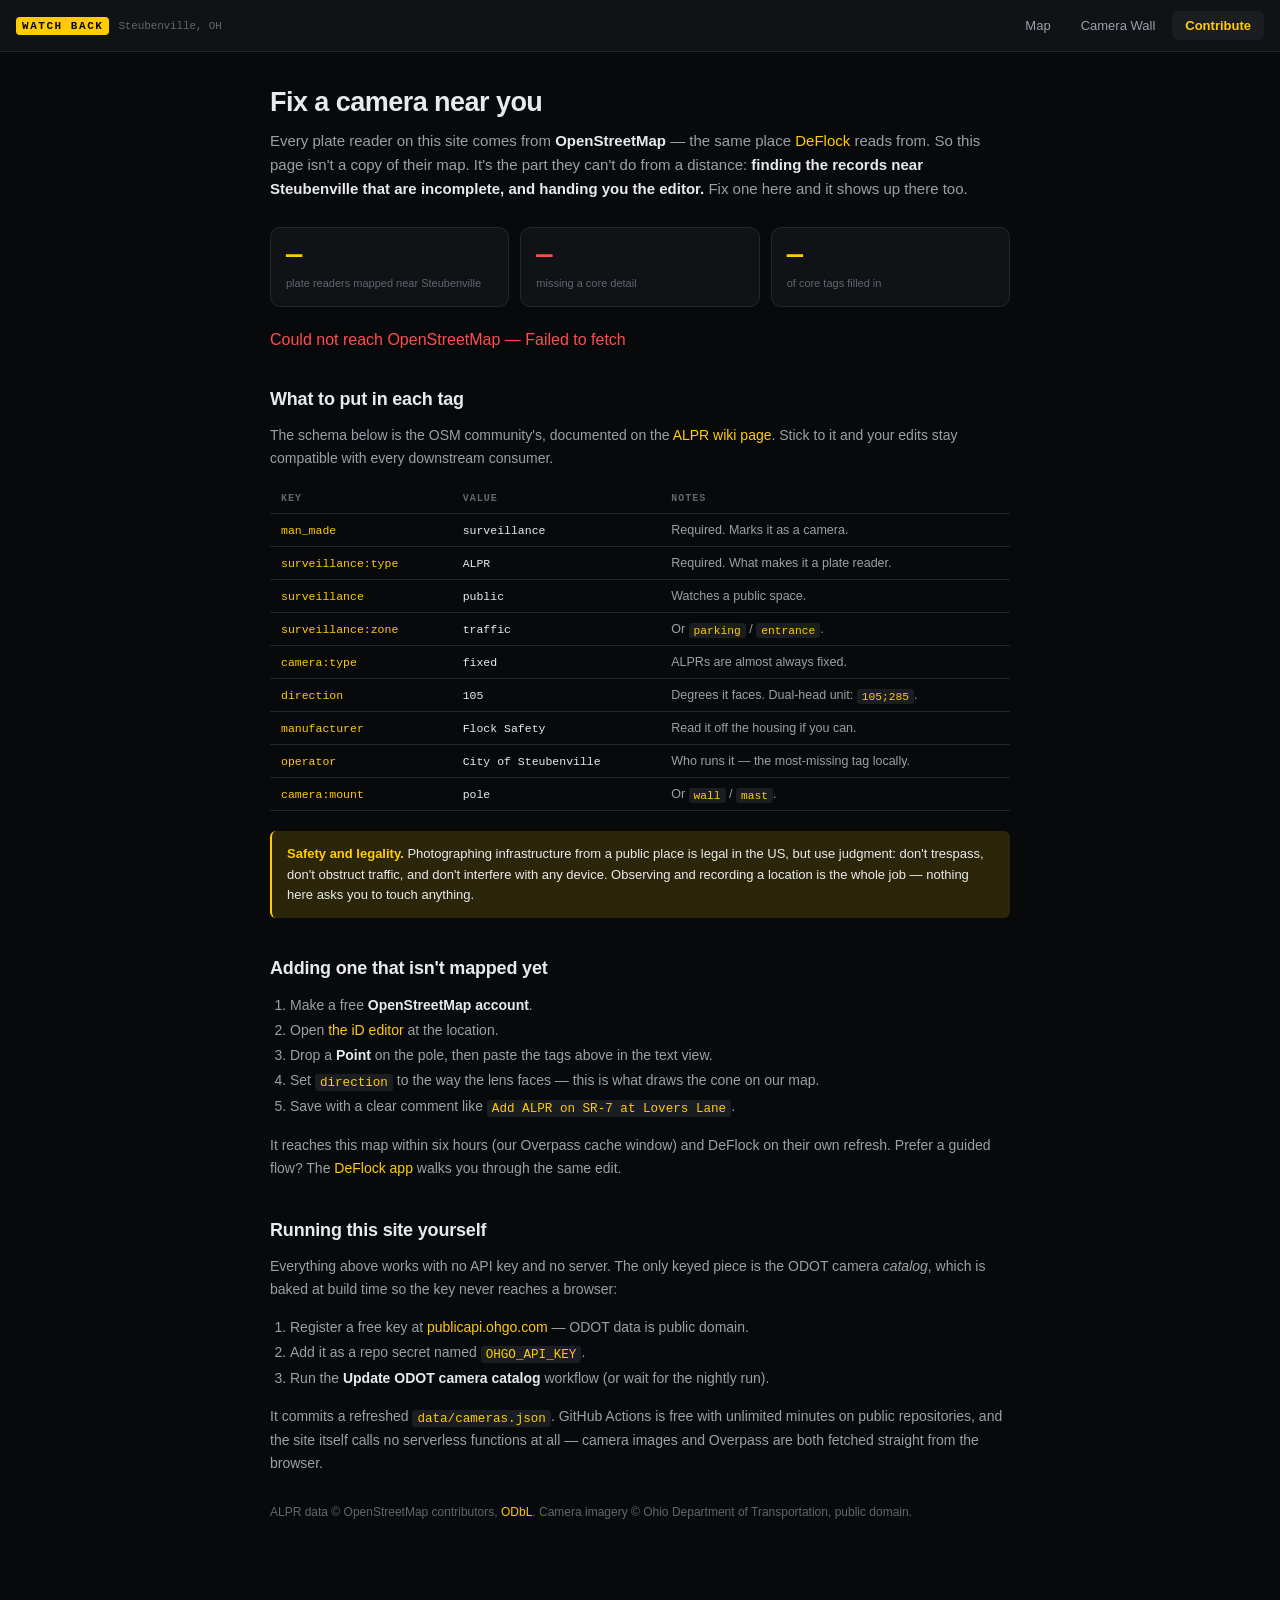
==== contribute.html @ e1cf4338 "Rework" ====
<!DOCTYPE html>
<html lang="en">
<head>
<meta charset="UTF-8">
<meta name="viewport" content="width=device-width, initial-scale=1.0">
<title>Contribute — Watch Back</title>
<meta name="description" content="Fix an incomplete plate-reader record near Steubenville. Edits flow into OpenStreetMap, so DeFlock gets them too.">
<link rel="stylesheet" href="src/css/app.css">
<style>
  .wrap { max-width: 780px; margin: 0 auto; padding: 34px 20px 80px; }
  h1 { font-size: 27px; margin: 0 0 11px; letter-spacing: -0.02em; line-height: 1.2; }
  h2 { font-size: 18px; margin: 40px 0 12px; letter-spacing: -0.01em; }
  .lede { font-size: 15px; line-height: 1.6; color: var(--fg-dim); margin: 0 0 26px; }
  .lede b { color: var(--fg); font-weight: 600; }
  p { line-height: 1.65; font-size: 14px; color: var(--fg-dim); }

  .stats { display: grid; grid-template-columns: repeat(3, 1fr); gap: 11px; margin: 24px 0; }
  .stat { padding: 15px; border-radius: var(--r); background: var(--bg-raised); border: 1px solid var(--border); }
  .stat .stat-num { display: block; font-size: 27px; line-height: 1; color: var(--open); }
  .stat small { display: block; margin-top: 6px; font-size: 11px; color: var(--fg-faint); line-height: 1.35; }
  .stat.warn .stat-num { color: var(--closed); }

  .callout {
    padding: 13px 15px; border-radius: var(--r-sm);
    background: var(--open-dim); border-left: 2px solid var(--open);
    font-size: 13px; line-height: 1.55; color: var(--fg); margin: 20px 0;
  }
  .callout b { color: var(--open); }

  .sortbar { display: flex; gap: 7px; align-items: center; margin-bottom: 13px; flex-wrap: wrap; }
  .sortbar .faint { margin-left: auto; font-size: 11.5px; }

  #list { list-style: none; margin: 0; padding: 0; display: flex; flex-direction: column; gap: 8px; }
  .fix-row {
    display: flex; align-items: center; gap: 13px;
    padding: 13px; border-radius: var(--r);
    background: var(--bg-raised); border: 1px solid var(--border);
  }
  .fix-row:hover { border-color: var(--border-hi); }
  .fix-main { flex: 1; min-width: 0; }
  .fix-head { display: flex; align-items: baseline; gap: 9px; margin-bottom: 8px; flex-wrap: wrap; }
  .fix-maker { font-size: 13.5px; font-weight: 600; color: var(--fg); }
  .fix-dist { font-size: 11px; color: var(--fg-faint); }
  .gap-tags { display: flex; flex-wrap: wrap; gap: 4px; margin-bottom: 7px; }
  .fix-coords { font-size: 10.5px; }
  .fix-actions { display: flex; flex-direction: column; gap: 6px; flex-shrink: 0; }
  .fix-actions .btn { white-space: nowrap; justify-content: center; }

  table { width: 100%; border-collapse: collapse; margin: 14px 0; font-size: 13px; }
  th, td { text-align: left; padding: 9px 11px; border-bottom: 1px solid var(--border); }
  th { font-family: var(--mono); font-size: 10px; text-transform: uppercase;
       letter-spacing: 0.1em; color: var(--fg-faint); font-weight: 600; }
  td.k { font-family: var(--mono); font-size: 11.5px; color: var(--open); white-space: nowrap; }
  td.v { font-family: var(--mono); font-size: 11.5px; color: var(--fg); }
  td.d { color: var(--fg-dim); font-size: 12.5px; }

  pre {
    background: var(--bg-raised); border: 1px solid var(--border); border-radius: var(--r-sm);
    padding: 13px; overflow-x: auto; font-family: var(--mono); font-size: 11.5px;
    line-height: 1.6; color: var(--fg);
  }
  ol { line-height: 1.8; font-size: 14px; color: var(--fg-dim); padding-left: 20px; }
  ol b { color: var(--fg); }
  code { font-family: var(--mono); font-size: 0.9em; background: #1a1d22;
         padding: 1.5px 5px; border-radius: 3px; color: var(--open); }
</style>
</head>
<body class="scrollable">

<div class="wrap">
  <h1>Fix a camera near you</h1>
  <p class="lede">
    Every plate reader on this site comes from <b>OpenStreetMap</b> — the same place
    <a href="https://deflock.org" target="_blank" rel="noopener">DeFlock</a> reads from. So this page isn't a
    copy of their map. It's the part they can't do from a distance: <b>finding the records near Steubenville
    that are incomplete, and handing you the editor.</b> Fix one here and it shows up there too.
  </p>

  <div class="stats">
    <div class="stat"><span class="stat-num" id="stat-total">—</span><small>plate readers mapped near Steubenville</small></div>
    <div class="stat warn"><span class="stat-num" id="stat-gaps">—</span><small>missing a core detail</small></div>
    <div class="stat"><span class="stat-num" id="stat-pct">—</span><small>of core tags filled in</small></div>
  </div>

  <div class="callout hide" id="worst"></div>

  <div id="loading"><span class="spinner"></span> Reading OpenStreetMap…</div>

  <div id="list-wrap" class="hide">
    <p style="font-size:13px; margin:0 0 14px">
      <b style="color:var(--fg)">Look ↗</b> opens Street View aimed back at the pole — often close enough to read the
      make and the agency name off the housing. <b style="color:var(--fg)">Edit ↗</b> opens that exact node in the
      OpenStreetMap editor. Most of these can be closed from your desk in about a minute.
    </p>
    <div class="sortbar">
      <button class="btn btn-sm btn-primary" data-sort="nearest">Nearest first</button>
      <button class="btn btn-sm" data-sort="gaps">Most missing first</button>
      <span class="faint">showing <span id="showing">0</span></span>
    </div>
    <ul id="list"></ul>
  </div>

  <h2>What to put in each tag</h2>
  <p>
    The schema below is the OSM community's, documented on the
    <a href="https://wiki.openstreetmap.org/wiki/Tag:surveillance:type%3DALPR" target="_blank" rel="noopener">ALPR wiki page</a>.
    Stick to it and your edits stay compatible with every downstream consumer.
  </p>

  <table>
    <thead><tr><th>Key</th><th>Value</th><th>Notes</th></tr></thead>
    <tbody>
      <tr><td class="k">man_made</td><td class="v">surveillance</td><td class="d">Required. Marks it as a camera.</td></tr>
      <tr><td class="k">surveillance:type</td><td class="v">ALPR</td><td class="d">Required. What makes it a plate reader.</td></tr>
      <tr><td class="k">surveillance</td><td class="v">public</td><td class="d">Watches a public space.</td></tr>
      <tr><td class="k">surveillance:zone</td><td class="v">traffic</td><td class="d">Or <code>parking</code> / <code>entrance</code>.</td></tr>
      <tr><td class="k">camera:type</td><td class="v">fixed</td><td class="d">ALPRs are almost always fixed.</td></tr>
      <tr><td class="k">direction</td><td class="v">105</td><td class="d">Degrees it faces. Dual-head unit: <code>105;285</code>.</td></tr>
      <tr><td class="k">manufacturer</td><td class="v">Flock Safety</td><td class="d">Read it off the housing if you can.</td></tr>
      <tr><td class="k">operator</td><td class="v">City of Steubenville</td><td class="d">Who runs it — the most-missing tag locally.</td></tr>
      <tr><td class="k">camera:mount</td><td class="v">pole</td><td class="d">Or <code>wall</code> / <code>mast</code>.</td></tr>
    </tbody>
  </table>

  <div class="callout">
    <b>Safety and legality.</b> Photographing infrastructure from a public place is legal in the US, but
    use judgment: don't trespass, don't obstruct traffic, and don't interfere with any device. Observing
    and recording a location is the whole job — nothing here asks you to touch anything.
  </div>

  <h2>Adding one that isn't mapped yet</h2>
  <ol>
    <li>Make a free <b>OpenStreetMap account</b>.</li>
    <li>Open <a href="https://www.openstreetmap.org/edit" target="_blank" rel="noopener">the iD editor</a> at the location.</li>
    <li>Drop a <b>Point</b> on the pole, then paste the tags above in the text view.</li>
    <li>Set <code>direction</code> to the way the lens faces — this is what draws the cone on our map.</li>
    <li>Save with a clear comment like <code>Add ALPR on SR-7 at Lovers Lane</code>.</li>
  </ol>
  <p>
    It reaches this map within six hours (our Overpass cache window) and DeFlock on their own refresh.
    Prefer a guided flow? The <a href="https://deflock.org" target="_blank" rel="noopener">DeFlock app</a>
    walks you through the same edit.
  </p>

  <h2>Running this site yourself</h2>
  <p>
    Everything above works with no API key and no server. The only keyed piece is the ODOT camera
    <em>catalog</em>, which is baked at build time so the key never reaches a browser:
  </p>
  <ol>
    <li>Register a free key at <a href="https://publicapi.ohgo.com/" target="_blank" rel="noopener">publicapi.ohgo.com</a> — ODOT data is public domain.</li>
    <li>Add it as a repo secret named <code>OHGO_API_KEY</code>.</li>
    <li>Run the <b>Update ODOT camera catalog</b> workflow (or wait for the nightly run).</li>
  </ol>
  <p>
    It commits a refreshed <code>data/cameras.json</code>. GitHub Actions is free with unlimited minutes
    on public repositories, and the site itself calls no serverless functions at all — camera images and
    Overpass are both fetched straight from the browser.
  </p>
  <p class="faint" style="margin-top:28px; font-size:12px">
    ALPR data © OpenStreetMap contributors, <a href="https://opendatacommons.org/licenses/odbl/" target="_blank" rel="noopener">ODbL</a>.
    Camera imagery © Ohio Department of Transportation, public domain.
  </p>
</div>

<script type="module">
  import { mountHeader } from "./src/js/nav.js";
  mountHeader("contribute.html");
</script>
<script type="module" src="src/js/contribute.js"></script>
</body>
</html>
---- src/css/app.css ----
/* ============================================================
   Watch Back — design system
   Yellow = public infrastructure you can see through.
   Red    = private surveillance you cannot.
   That color rule is the whole argument; never mix them.
   ============================================================ */

:root {
  /* surfaces */
  --bg:        #08090b;
  --bg-raised: #101216;
  --bg-panel:  rgba(16, 18, 22, 0.92);
  --border:    #23262d;
  --border-hi: #33373f;

  /* text */
  --fg:        #e8eaed;
  --fg-dim:    #9aa0a8;
  --fg-faint:  #61666e;

  /* the two networks */
  --open:      #ffcc00;   /* ODOT — watchable */
  --open-dim:  rgba(255, 204, 0, 0.14);
  --closed:    #ff4d4f;   /* ALPR — opaque */
  --closed-dim:rgba(255, 77, 79, 0.14);

  --ok:        #3ddc84;

  --mono: ui-monospace, "SF Mono", "JetBrains Mono", Menlo, Consolas, monospace;
  --sans: -apple-system, BlinkMacSystemFont, "Segoe UI", Inter, Roboto, sans-serif;

  --r:   10px;
  --r-sm: 6px;
  --shadow: 0 8px 32px rgba(0, 0, 0, 0.6);
}

* { box-sizing: border-box; }

html, body {
  margin: 0;
  padding: 0;
  height: 100%;
  background: var(--bg);
  color: var(--fg);
  font-family: var(--sans);
  -webkit-font-smoothing: antialiased;
}

body { display: flex; flex-direction: column; overflow: hidden; }
body.scrollable { overflow: auto; }

a { color: var(--open); text-decoration: none; }
a:hover { text-decoration: underline; }

/* ---------- site header ---------- */

.site-header {
  flex-shrink: 0;
  display: flex;
  align-items: center;
  gap: 20px;
  padding: 0 16px;
  height: 52px;
  background: var(--bg-raised);
  border-bottom: 1px solid var(--border);
  z-index: 50;
}

.brand {
  display: flex;
  align-items: baseline;
  gap: 9px;
  font-weight: 700;
  font-size: 15px;
  letter-spacing: -0.01em;
  color: var(--fg);
  white-space: nowrap;
}
.brand:hover { text-decoration: none; }
.brand .mark {
  font-family: var(--mono);
  font-size: 11px;
  font-weight: 700;
  letter-spacing: 0.14em;
  color: var(--bg);
  background: var(--open);
  padding: 3px 6px;
  border-radius: 4px;
}
.brand .sub {
  font-size: 11px;
  font-weight: 400;
  color: var(--fg-faint);
  font-family: var(--mono);
}

.site-nav { display: flex; gap: 4px; margin-left: auto; }
.site-nav a {
  padding: 7px 13px;
  border-radius: var(--r-sm);
  font-size: 13px;
  color: var(--fg-dim);
  transition: background 0.15s, color 0.15s;
}
.site-nav a:hover { background: #1a1d22; color: var(--fg); text-decoration: none; }
.site-nav a.active { background: #1a1d22; color: var(--open); font-weight: 600; }

/* ---------- panels ---------- */

.panel {
  background: var(--bg-panel);
  backdrop-filter: blur(14px);
  -webkit-backdrop-filter: blur(14px);
  border: 1px solid var(--border);
  border-radius: var(--r);
  box-shadow: var(--shadow);
}

.panel-title {
  font-family: var(--mono);
  font-size: 10px;
  font-weight: 600;
  letter-spacing: 0.13em;
  text-transform: uppercase;
  color: var(--fg-faint);
  margin: 0 0 10px;
}

/* ---------- legend / layer toggles ---------- */

.legend-row {
  display: flex;
  align-items: flex-start;
  gap: 11px;
  padding: 9px;
  border-radius: var(--r-sm);
  cursor: pointer;
  user-select: none;
  transition: background 0.15s;
}
.legend-row:hover { background: #191c21; }
.legend-row input { display: none; }

.legend-swatch {
  flex-shrink: 0;
  width: 13px; height: 13px;
  border-radius: 3px;
  margin-top: 2px;
  border: 1.5px solid currentColor;
  position: relative;
}
.legend-row.on .legend-swatch { background: currentColor; }
.legend-row.on .legend-swatch::after {
  content: "";
  position: absolute;
  left: 3.5px; top: 0.5px;
  width: 3px; height: 7px;
  border: solid var(--bg);
  border-width: 0 2px 2px 0;
  transform: rotate(45deg);
}
.legend-row.open   { color: var(--open); }
.legend-row.closed { color: var(--closed); }
.legend-row:not(.on) .legend-swatch { opacity: 0.45; }

.legend-label { font-size: 13px; font-weight: 600; color: var(--fg); line-height: 1.3; }
.legend-row:not(.on) .legend-label { color: var(--fg-dim); }
.legend-note { font-size: 11px; color: var(--fg-faint); line-height: 1.45; margin-top: 3px; }
.legend-count {
  font-family: var(--mono);
  font-size: 11px;
  font-weight: 700;
  color: currentColor;
  margin-left: auto;
  padding-top: 2px;
}

/* ---------- buttons ---------- */

.btn {
  display: inline-flex;
  align-items: center;
  justify-content: center;
  gap: 7px;
  padding: 9px 14px;
  border-radius: var(--r-sm);
  border: 1px solid var(--border-hi);
  background: #1a1d22;
  color: var(--fg);
  font-family: inherit;
  font-size: 13px;
  font-weight: 600;
  cursor: pointer;
  transition: background 0.15s, border-color 0.15s;
}
.btn:hover { background: #22262c; border-color: #454a54; text-decoration: none; }
.btn-primary { background: var(--open); border-color: var(--open); color: #000; }
.btn-primary:hover { background: #ffd633; border-color: #ffd633; }
.btn-sm { padding: 6px 10px; font-size: 12px; }
.btn:disabled { opacity: 0.45; cursor: not-allowed; }

/* ---------- data chips / tags ---------- */

.chip {
  display: inline-block;
  font-family: var(--mono);
  font-size: 10px;
  font-weight: 600;
  letter-spacing: 0.05em;
  text-transform: uppercase;
  padding: 3px 7px;
  border-radius: 4px;
  border: 1px solid var(--border-hi);
  color: var(--fg-dim);
}
.chip.open   { color: var(--open);   border-color: var(--open);   background: var(--open-dim); }
.chip.closed { color: var(--closed); border-color: var(--closed); background: var(--closed-dim); }
.chip.missing { color: var(--closed); border-color: rgba(255,77,79,0.4); background: var(--closed-dim); }
.chip.present { color: var(--ok); border-color: rgba(61,220,132,0.4); background: rgba(61,220,132,0.12); }

/* ---------- scorecard ---------- */

.score-grid { display: grid; gap: 1px; background: var(--border); border: 1px solid var(--border); border-radius: var(--r-sm); overflow: hidden; }
.score-row { display: flex; justify-content: space-between; align-items: center; gap: 12px; padding: 9px 11px; background: var(--bg-raised); font-size: 12px; }
.score-row dt { color: var(--fg-dim); margin: 0; }
.score-row dd { margin: 0; text-align: right; font-family: var(--mono); font-size: 11px; color: var(--fg); }
.score-row dd.yes { color: var(--ok); }
.score-row dd.no  { color: var(--closed); }

/* ---------- utility ---------- */

.stat-num { font-family: var(--mono); font-weight: 700; letter-spacing: -0.02em; }
.muted { color: var(--fg-dim); }
.faint { color: var(--fg-faint); }
.mono { font-family: var(--mono); }
.hide { display: none !important; }

.spinner {
  width: 14px; height: 14px;
  border: 2px solid var(--border-hi);
  border-top-color: var(--open);
  border-radius: 50%;
  animation: spin 0.7s linear infinite;
  display: inline-block;
  vertical-align: -2px;
}
@keyframes spin { to { transform: rotate(360deg); } }

::-webkit-scrollbar { width: 9px; height: 9px; }
::-webkit-scrollbar-track { background: transparent; }
::-webkit-scrollbar-thumb { background: #2b2f36; border-radius: 5px; }
::-webkit-scrollbar-thumb:hover { background: #3a3f47; }
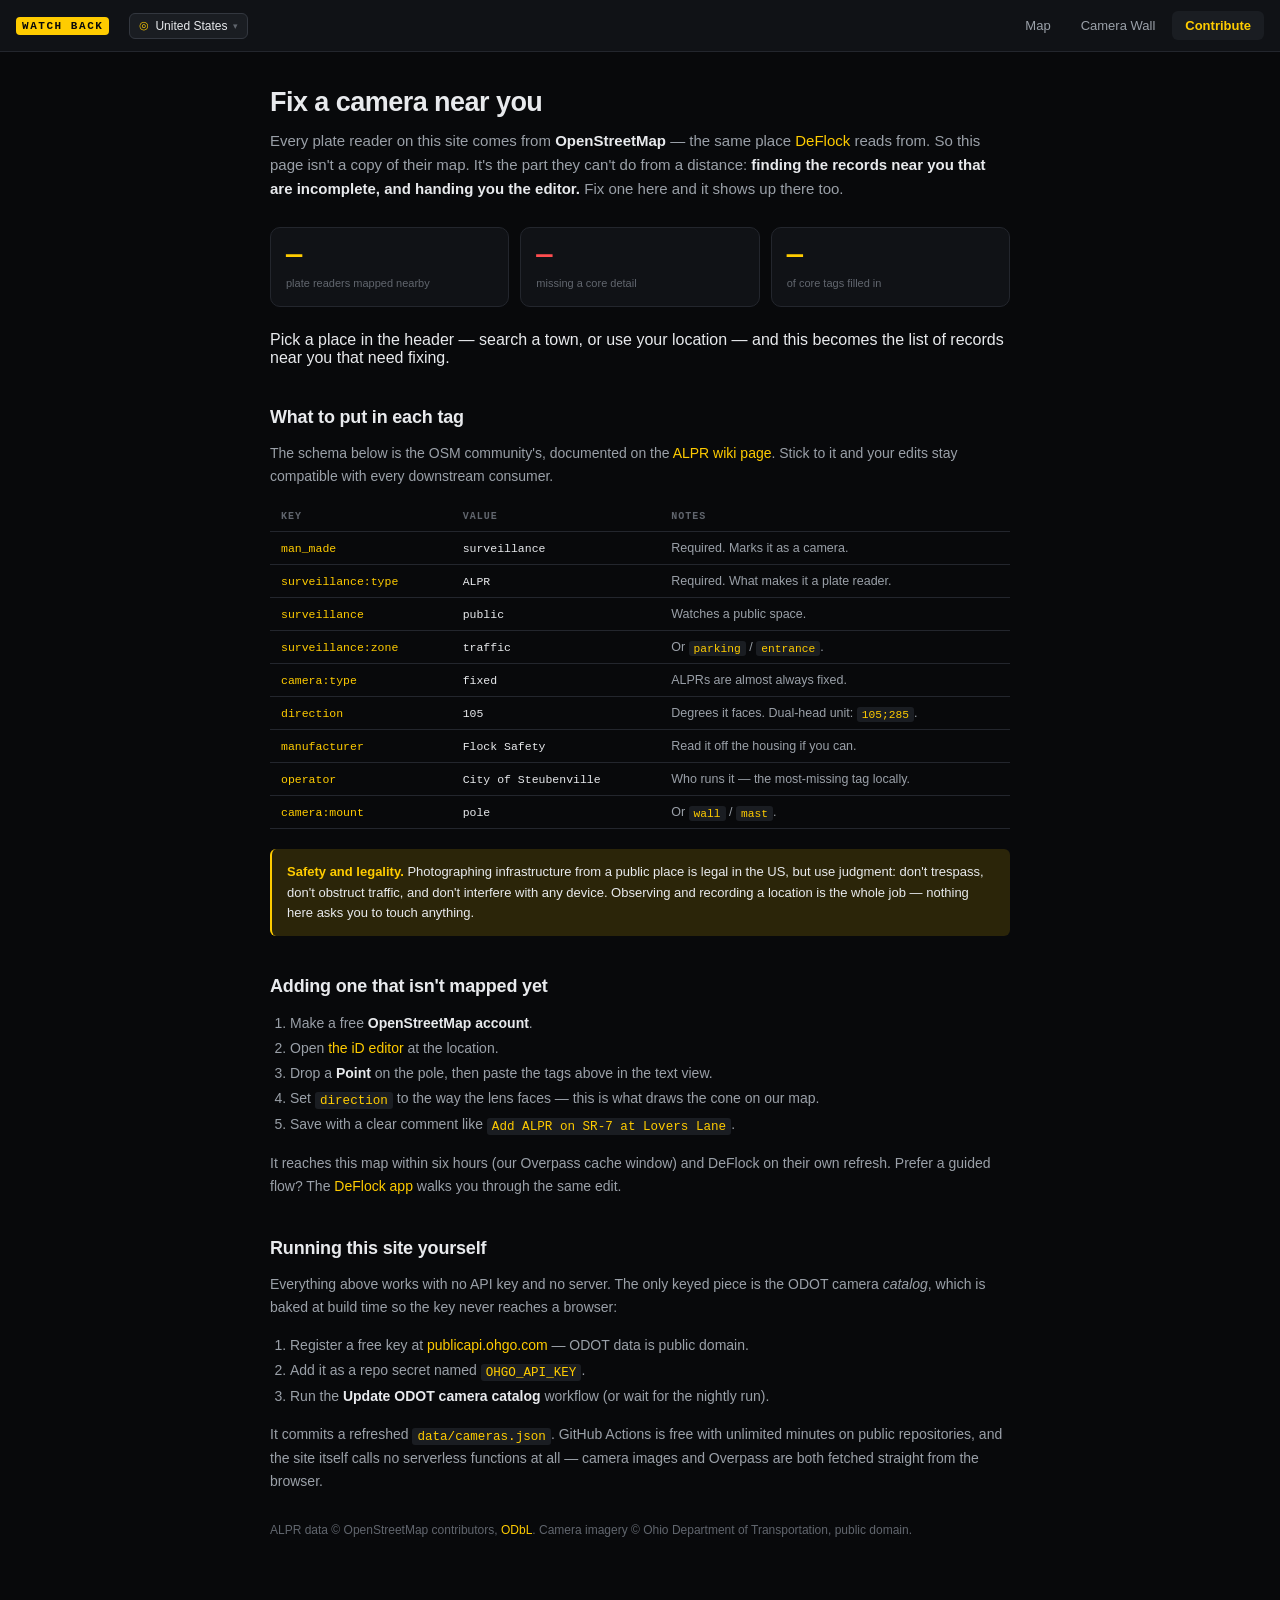
==== commit 40f07ac4: "Rework" ====
--- a/contribute.html
+++ b/contribute.html
@@ -4,7 +4,7 @@
 <meta charset="UTF-8">
 <meta name="viewport" content="width=device-width, initial-scale=1.0">
 <title>Contribute — Watch Back</title>
-<meta name="description" content="Fix an incomplete plate-reader record near Steubenville. Edits flow into OpenStreetMap, so DeFlock gets them too.">
+<meta name="description" content="Fix an incomplete plate-reader record near you. Edits flow into OpenStreetMap, so DeFlock gets them too.">
 <link rel="stylesheet" href="src/css/app.css">
 <style>
   .wrap { max-width: 780px; margin: 0 auto; padding: 34px 20px 80px; }
@@ -72,12 +72,12 @@
   <p class="lede">
     Every plate reader on this site comes from <b>OpenStreetMap</b> — the same place
     <a href="https://deflock.org" target="_blank" rel="noopener">DeFlock</a> reads from. So this page isn't a
-    copy of their map. It's the part they can't do from a distance: <b>finding the records near Steubenville
+    copy of their map. It's the part they can't do from a distance: <b>finding the records near <span id="place">you</span>
     that are incomplete, and handing you the editor.</b> Fix one here and it shows up there too.
   </p>
 
   <div class="stats">
-    <div class="stat"><span class="stat-num" id="stat-total">—</span><small>plate readers mapped near Steubenville</small></div>
+    <div class="stat"><span class="stat-num" id="stat-total">—</span><small>plate readers mapped nearby</small></div>
     <div class="stat warn"><span class="stat-num" id="stat-gaps">—</span><small>missing a core detail</small></div>
     <div class="stat"><span class="stat-num" id="stat-pct">—</span><small>of core tags filled in</small></div>
   </div>
--- a/src/css/app.css
+++ b/src/css/app.css
@@ -250,3 +250,78 @@
 ::-webkit-scrollbar-track { background: transparent; }
 ::-webkit-scrollbar-thumb { background: #2b2f36; border-radius: 5px; }
 ::-webkit-scrollbar-thumb:hover { background: #3a3f47; }
+
+/* ---------- place picker ---------- */
+
+.locale-host { position: relative; }
+
+.locale-chip {
+  display: flex; align-items: center; gap: 6px;
+  padding: 5px 9px; border-radius: var(--r-sm);
+  background: #1a1d22; border: 1px solid var(--border-hi);
+  color: var(--fg); font-family: inherit; font-size: 12px;
+  cursor: pointer; max-width: 260px;
+}
+.locale-chip:hover { border-color: #454a54; }
+.locale-pin { color: var(--open); font-size: 11px; }
+.locale-name { overflow: hidden; text-overflow: ellipsis; white-space: nowrap; }
+.locale-caret { color: var(--fg-faint); font-size: 9px; }
+
+.locale-pop {
+  position: absolute; top: calc(100% + 8px); left: 0; z-index: 60;
+  width: 310px; max-width: calc(100vw - 24px); padding: 13px;
+  background: var(--bg-panel); backdrop-filter: blur(14px);
+  border: 1px solid var(--border); border-radius: var(--r); box-shadow: var(--shadow);
+}
+
+.locale-search { display: flex; gap: 6px; margin-bottom: 9px; }
+.locale-search .search { flex: 1; min-width: 0; }
+
+.locale-results { display: flex; flex-direction: column; gap: 3px; margin-bottom: 9px; }
+.locale-hit {
+  text-align: left; padding: 7px 9px; border-radius: var(--r-sm);
+  background: var(--bg-raised); border: 1px solid var(--border);
+  color: var(--fg); font-family: inherit; font-size: 12px; cursor: pointer;
+}
+.locale-hit:hover { border-color: var(--open); color: var(--open); }
+
+.locale-msg { font-size: 11.5px; color: var(--fg-dim); margin: 0 0 9px; line-height: 1.45; }
+.locale-msg.warn { color: var(--closed); }
+.locale-msg.ok { color: var(--ok); }
+
+.locale-wide { width: 100%; justify-content: center; }
+.locale-saved { display: flex; flex-direction: column; gap: 5px; margin-top: 5px; }
+
+.locale-note {
+  margin: 12px 0 0; padding-top: 11px; border-top: 1px solid var(--border);
+  font-size: 11px; line-height: 1.5; color: var(--fg-faint);
+}
+.locale-note b { color: var(--fg-dim); font-weight: 600; }
+
+/* ---------- national summary bubbles ----------
+   Red, because these are plate readers. The palette rule at the top of this
+   file is the argument the whole site makes; a third colour would blunt it. */
+
+.state-bubble {
+  display: flex; flex-direction: column; align-items: center; justify-content: center;
+  border-radius: 50%; cursor: pointer; padding: 0;
+  background: rgba(255, 77, 79, 0.22);
+  border: 1.5px solid var(--closed);
+  color: #ffdcdc; font-family: var(--mono); line-height: 1;
+  backdrop-filter: blur(2px);
+  transition: background 0.12s ease, transform 0.12s ease;
+}
+.state-bubble:hover { background: rgba(255, 77, 79, 0.38); transform: scale(1.06); }
+.state-bubble span { font-size: 11px; font-weight: 700; }
+.state-bubble small { font-size: 8px; opacity: 0.7; margin-top: 2px; letter-spacing: 0.06em; }
+
+/* ---------- misc ---------- */
+
+#loading.warn { color: var(--closed); }
+
+.wall-sentinel {
+  padding: 22px; text-align: center;
+  font-size: 12px; color: var(--fg-faint);
+}
+
+.tile-dist { color: var(--fg-faint); flex-shrink: 0; }
